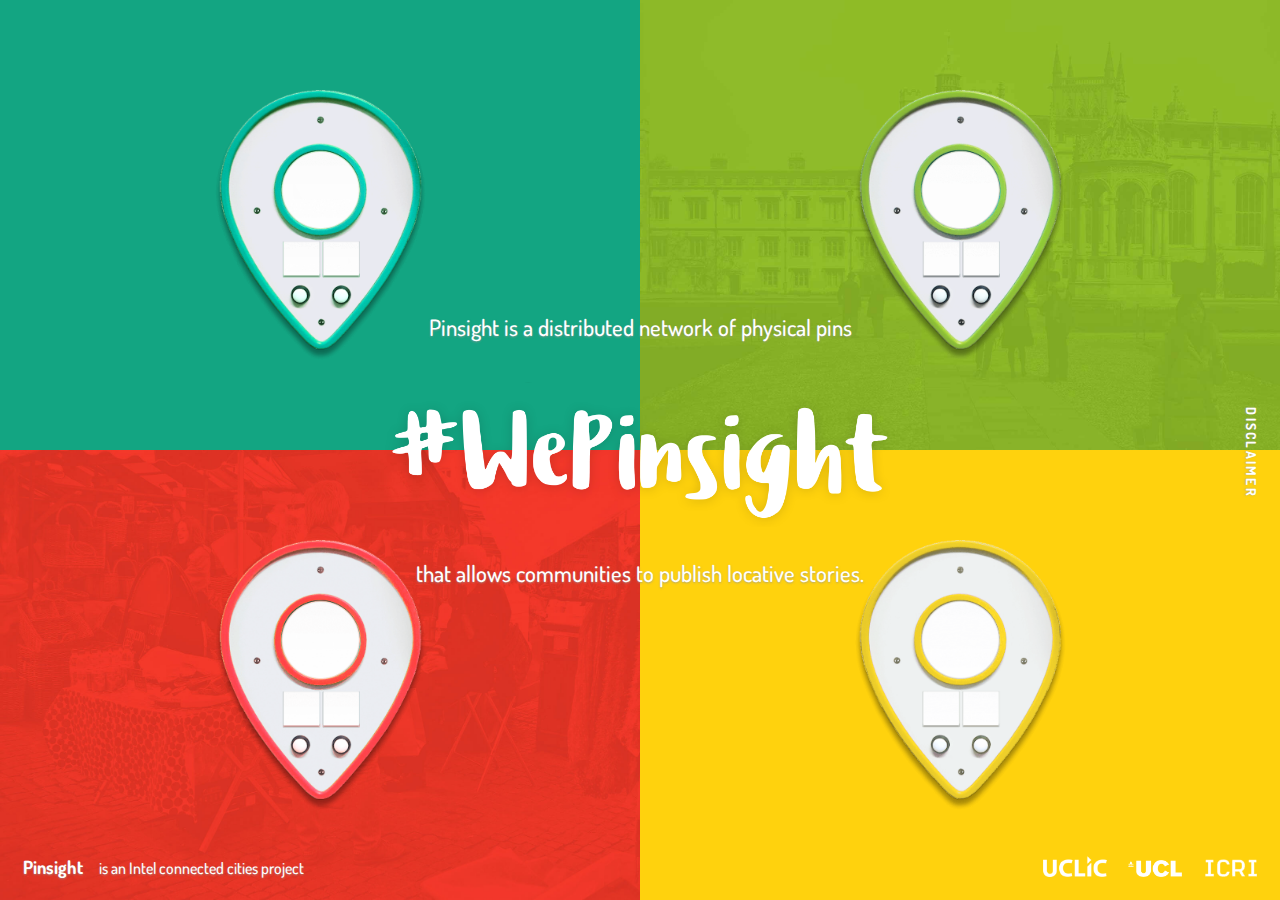
==== pinsight/index.html @ d213ac3c "Added first draft of Pinsight one-page website for Cambridge deployment" ====
<!doctype html>

<html lang="en">
<head>
	<meta charset="utf-8">

	<title>Pinsight #WePinsight</title>
	<meta name="description" content="Pinisght research project at UCL.">
	<meta name="author" content="UCL">

	<link rel="stylesheet" href="assets/css/home.css?v=1.0">

  <!--[if lt IE 9]>
    <script src="https://cdnjs.cloudflare.com/ajax/libs/html5shiv/3.7.3/html5shiv.js"></script>
    <![endif]-->
</head>

<body>

	<div id="wrapper">

		<section id="introduction">
			<span id="top-line">Pinsight is a distributed network of physical pins</span>
			<h1>#WePinsight</h1>
			<span id="bot-line">that allows communities to publish locative stories.</span>
		</section>

		<section id="quadrants">
			<div id="top-left" class="quadrant cyan">
				<span class="pin cyan">pin</span>
			</div>
			<div id="top-right" class="quadrant green image">
				<span class="pin green">pin</span>
			</div>
			<div id="bot-left" class="quadrant red image">
				<span class="pin red">pin</span>
			</div>
			<div id="bot-right" class="quadrant yellow">
				<span class="pin yellow">pin</span>
			</div>
		</section>

		<aside id="description">
			<h2>Pinsight</h2>
			<p>is an Intel connected cities project</p>
		</aside>

		<aside id="partners">
			<a id="logo-uclic" class="logo" href="https://uclic.ucl.ac.uk/">UCLIC</a>
			<a id="logo-ucl" class="logo" href="http://www.ucl.ac.uk/">UCL</a>
			<a id="logo-icri" class="logo" href="http://cities.io/">ICRI</a>
		</aside>

		<aside id="disclaimer">
			<button>Disclaimer</button>
		</aside>

	</div>

	<aside id="disclaimer-content">
		<p class="description">
			Pinsight photos by
		</p>
		<p>
			Ben Bengler
		</p>
		<p class="description">
			Background photos of Cambridge, UK sourced from
		</p>
		<p>
			<a href="https://www.flickr.com/photos/danielenchev/">Daniel Enchev</a>
		</p>
		<p class="description">
			under the Attribution 2.0 Generic (CC BY 2.0) license.
		</p>
		<p class="description">
			Web design and development by
		</p>
		<p>
			<a href="http://katieseaborn.com">Katie Seaborn</a>
		</p>
	</aside>

	<div id="preloader">
		preloading
	</div>

	<script src="assets/js/jquery-3.2.1.min.js"></script>
	<script src="assets/js/jquery.home.js"></script>
</body>
</html>
---- pinsight/assets/css/home.css ----
@import url('https://fonts.googleapis.com/css?family=Dosis:500,700');

html, body {
	background-color: #f3f3f3;
	color: #fff;
	font: 500 17pt/1 'Dosis', sans-serif;
	margin: 0;
	padding: 0;
	text-shadow: 0px 1px 2px rgba(150, 150, 150, 0.7);
	overflow-x: hidden;
	height: 100%;
}

a, a:visited, a:hover, a:active {
	color: #fff;
	outline: none;
	text-decoration: none;
}

section#introduction {
	z-index: 2;
	position: absolute;
	display: flex;
	justify-content: center;
	align-items: center;
	flex-direction: column;
	width: 100%;
	height: 100%;
}

span#top-line,
span#bot-line {
	display: block;
}
span#top-line {
	margin-bottom: 0.7vw;
}

h1 {
	background: url('../images/hashtag.png') no-repeat center;
	background-size: contain;
	display: block;
	overflow: hidden;
	text-indent: -1000px;
	margin: 0.5rem 0;
	padding: 0;
	width: 40vw;
	height: 15vw;
}

aside {
	z-index: 3;
	position: absolute;
}

aside#description {
	bottom: 1rem;
	left: 1rem;
}
aside#description h2 {
	display: inline;
	font-size: 0.8rem;
	margin: 0;
	padding: 0 0.5rem 0 0;
}
aside#description p {
	display: inline;
	font-size: 0.7rem;
	margin: 0;
	padding: 0;
}

aside#disclaimer {
	top: calc(50% - 9.5rem);
	right: -1rem;
}
aside#disclaimer button {
	background: transparent;
	border: none;
	color: #fff;
	cursor: pointer;
	font: 700 0.6rem/1 'Dosis', sans-serif;
	letter-spacing: 0.1rem;
	margin: 0;
	padding: 2rem 0;
	outline: none;
	text-shadow: 0px 1px 2px rgba(150, 150, 150, 0.7);
	text-transform: uppercase;
	width: 10rem;

    -ms-transform: rotate(90deg) translateX(100%) translateY(100%);
    -ms-transform-origin: 100% 100%;
    -webkit-transform: rotate(90deg) translateX(100%) translateY(100%);
    -webkit-transform-origin: 100% 100%;
    transform: rotate(90deg) translateX(100%) translateY(100%);
	transform-origin: 100% 100%;
}

div#wrapper,
aside#disclaimer-content {
	transition: transform 0.3s;
}

div#wrapper {
	display: none;
	overflow-x: hidden;
	width: 100%;
	height: 100%;
}
div#wrapper.pushed {
  transform: translateX(-40%);
}

aside#disclaimer-content {
	top: 0;
	right: 0;
	background: #fafafa url('../images/bg-pin.png');
	background-size: 50%;
	box-shadow: 1rem 0 1rem 0 rgba(0,0,0,0.3) inset;
	transform: translateX(100%);
	display: flex;
	justify-content: center;
	align-items: center;
	flex-direction: column;
	width: 40%;
	height: 100%;
}
aside#disclaimer-content.active {
	transform: translateX(0);
}
aside#disclaimer-content p {
	margin: 1rem 2rem;
	text-align: center;
}
aside#disclaimer-content p.description {
	color: #aaa;
	font-size: 0.7rem;
}

/*aside#title {
	top: 1rem;
	right: 1rem;
}
aside#title h2 {
	font-size: 0.7rem;
	font-weight: 700;
	text-transform: uppercase;
	margin: 0;
	padding: 0;
}

aside#description {
	top: 2rem;
	right: 1rem;
}
aside#description p {
	font-size: 0.7rem;
	margin: 0;

    -ms-transform: rotate(90deg) translateX(100%) translateY(100%);
    -ms-transform-origin: 100% 100%;
    -webkit-transform: rotate(90deg) translateX(100%) translateY(100%);
    -webkit-transform-origin: 100% 100%;
    transform: rotate(90deg) translateX(100%) translateY(100%);
	transform-origin: 100% 100%;
}*/

aside#partners {
	bottom: 1rem;
	right: 1rem;
}

aside#partners a {
	display: block;
	float: left;
	overflow: hidden;
	text-indent: -1000px;
}

a#logo-uclic {
	background: url('../images/logo-uclic.png') no-repeat bottom;
	background-size: contain;
	margin-right: 0.9rem;
	width: 5vw;
	height: 2vw;
}

a#logo-ucl {
	background: url('../images/logo-ucl.png') no-repeat bottom;
	background-size: contain;
	margin-right: 1rem;
	width: 4.25vw;
	height: 2vw;
}

a#logo-icri {
	background: url('../images/logo-icri.png') no-repeat bottom;
	background-size: contain;
	width: 4.1vw;
	height: 2vw;
}

section#quadrants {
	z-index: 1;
	position: relative;
}

section#quadrants div.quadrant {
	display: flex;
	justify-content: center;
	align-items: center;
	float: left;
	width: 50%;
	height: 50vh;
}
section#quadrants div.quadrant.red {
	background-color: #ed2020;
}
section#quadrants div.quadrant.red.image {
	background-image: url('../images/bg-red.jpg');
	background-size: cover;
}
section#quadrants div.quadrant.yellow {
	background-color: #ffd20d;
}
section#quadrants div.quadrant.yellow.image {
	background-image: url('../images/bg-yellow.jpg');
	background-size: cover;
}
section#quadrants div.quadrant.cyan {
	background-color: #13a582;
}
section#quadrants div.quadrant.cyan.image {
	background-image: url('../images/bg-cyan.jpg');
	background-size: cover;
}
section#quadrants div.quadrant.green {
	background-color: #82b620;
}
section#quadrants div.quadrant.green.image {
	background-image: url('../images/bg-green.jpg');
	background-size: cover;
}

section#quadrants div.quadrant span.pin {
	display: block;
	overflow: hidden;
	text-indent: -2000px;
	width: 20vw;
	height: 30vh;
}
section#quadrants div.quadrant span.pin.red {
	background: url('../images/pin-red.png') no-repeat center;
	background-size: contain;
}
section#quadrants div.quadrant span.pin.yellow {
	background: url('../images/pin-yellow.png') no-repeat center;
	background-size: contain;
}
section#quadrants div.quadrant span.pin.cyan {
	background: url('../images/pin-cyan.png') no-repeat center;
	background-size: contain;
}
section#quadrants div.quadrant span.pin.green {
	background: url('../images/pin-green.png') no-repeat center;
	background-size: contain;
}

div#preloader {
	background: url("../images/preloader.gif") no-repeat center center;
	overflow: hidden;
	text-indent: -100000px;
	width: 100%;
	height: 100%;
}
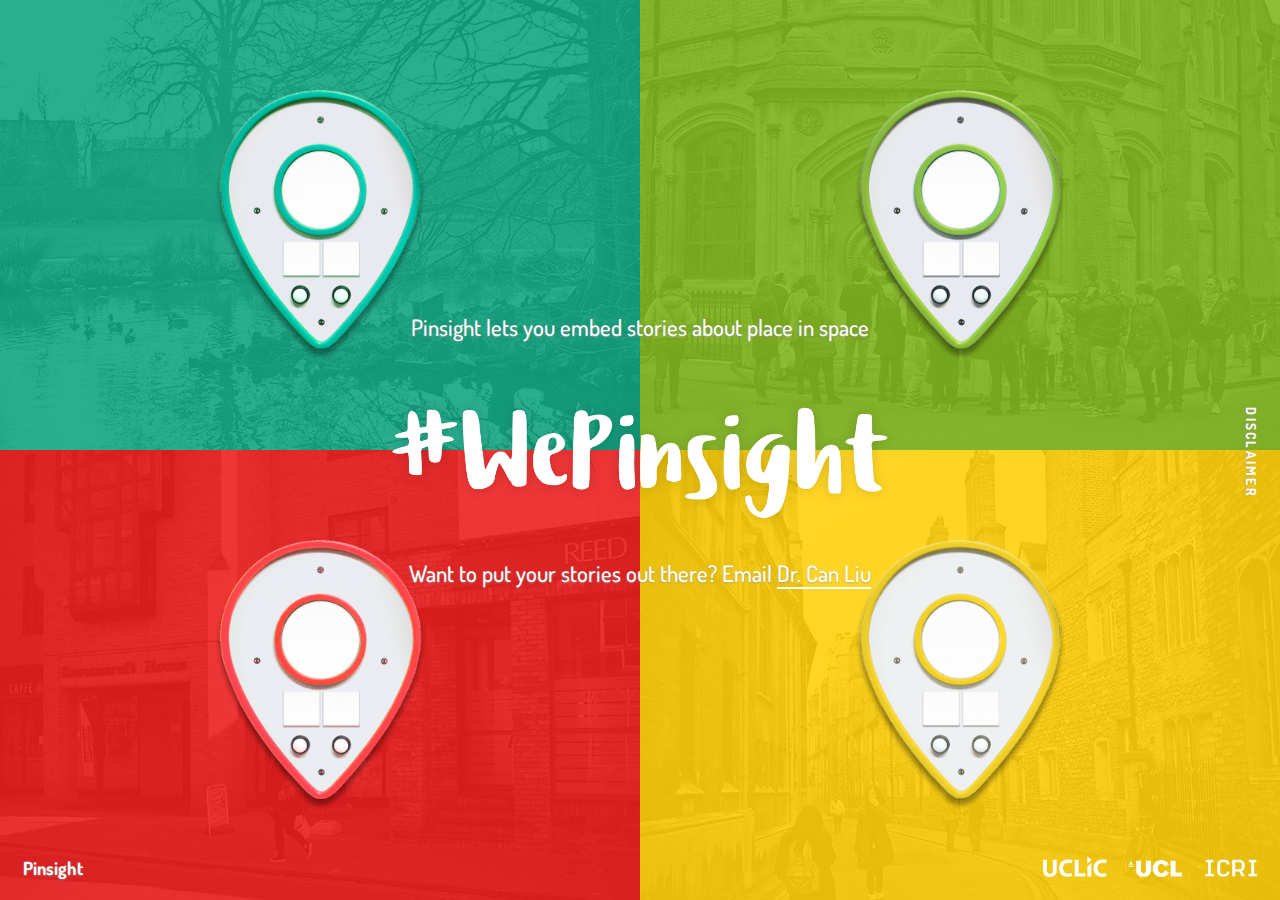
==== commit 0012bdb1: "Final website for Cambridge" ====
--- a/pinsight/index.html
+++ b/pinsight/index.html
@@ -5,7 +5,7 @@
 	<meta charset="utf-8">
 
 	<title>Pinsight #WePinsight</title>
-	<meta name="description" content="Pinisght research project at UCL.">
+	<meta name="description" content="Pinisght is an Intel connected cities research project at UCL.">
 	<meta name="author" content="UCL">
 
 	<link rel="stylesheet" href="assets/css/home.css?v=1.0">
@@ -20,29 +20,37 @@
 	<div id="wrapper">
 
 		<section id="introduction">
-			<span id="top-line">Pinsight is a distributed network of physical pins</span>
+			<span id="top-line">Pinsight lets you embed stories about place in space</span>
 			<h1>#WePinsight</h1>
-			<span id="bot-line">that allows communities to publish locative stories.</span>
+			<span id="bot-line">Want to put your stories out there? Email <a href="mailto:cx.lixu@xucl.acx.uxk" onmouseover="this.href=this.href.replace(/x/g,'');">Dr. Can Liu</a></span>
 		</section>
 
 		<section id="quadrants">
 			<div id="top-left" class="quadrant cyan">
 				<span class="pin cyan">pin</span>
+				<span class="bg bg-1 bg-active"></span>
+				<span class="bg bg-5"></span>
 			</div>
-			<div id="top-right" class="quadrant green image">
+			<div id="top-right" class="quadrant green">
 				<span class="pin green">pin</span>
+				<span class="bg bg-2 bg-active"></span>
+				<span class="bg bg-6"></span>
 			</div>
-			<div id="bot-left" class="quadrant red image">
+			<div id="bot-left" class="quadrant red">
 				<span class="pin red">pin</span>
+				<span class="bg bg-3 bg-active"></span>
+				<span class="bg bg-7"></span>
 			</div>
 			<div id="bot-right" class="quadrant yellow">
 				<span class="pin yellow">pin</span>
+				<span class="bg bg-4 bg-active"></span>
+				<span class="bg bg-8"></span>
 			</div>
 		</section>
 
 		<aside id="description">
 			<h2>Pinsight</h2>
-			<p>is an Intel connected cities project</p>
+			<!-- <p>is an Intel connected cities project</p> -->
 		</aside>
 
 		<aside id="partners">
--- a/pinsight/assets/css/home.css
+++ b/pinsight/assets/css/home.css
@@ -26,6 +26,9 @@
 	flex-direction: column;
 	width: 100%;
 	height: 100%;
+}
+section#introduction a {
+	border-bottom: 2px solid #fff;
 }
 
 span#top-line,
@@ -206,6 +209,7 @@
 }
 
 section#quadrants div.quadrant {
+	position: relative;
 	display: flex;
 	justify-content: center;
 	align-items: center;
@@ -242,7 +246,55 @@
 	background-size: cover;
 }
 
+section#quadrants div.quadrant span.bg {
+	z-index: 1;
+	position: absolute;
+	top: 0;
+	left: 0;
+	display: block;
+	opacity: 0;
+	width: 100%;
+	height: 100%;
+}
+section#quadrants div.quadrant span.bg.bg-active {
+	opacity: 0.1;
+}
+section#quadrants div.quadrant span.bg.bg-1 {
+	background: url('../images/bg-1.jpg') no-repeat center;
+	background-size: cover;
+}
+section#quadrants div.quadrant span.bg.bg-2 {
+	background: url('../images/bg-2.jpg') no-repeat center;
+	background-size: cover;
+}
+section#quadrants div.quadrant span.bg.bg-3 {
+	background: url('../images/bg-3.jpg') no-repeat center;
+	background-size: cover;
+}
+section#quadrants div.quadrant span.bg.bg-4 {
+	background: url('../images/bg-4.jpg') no-repeat center;
+	background-size: cover;
+}
+section#quadrants div.quadrant span.bg.bg-5 {
+	background: url('../images/bg-5.jpg') no-repeat center;
+	background-size: cover;
+}
+section#quadrants div.quadrant span.bg.bg-6 {
+	background: url('../images/bg-6.jpg') no-repeat center;
+	background-size: cover;
+}
+section#quadrants div.quadrant span.bg.bg-7 {
+	background: url('../images/bg-7.jpg') no-repeat center;
+	background-size: cover;
+}
+section#quadrants div.quadrant span.bg.bg-8 {
+	background: url('../images/bg-8.jpg') no-repeat center;
+	background-size: cover;
+}
+
 section#quadrants div.quadrant span.pin {
+	z-index: 2;
+	position: relative;
 	display: block;
 	overflow: hidden;
 	text-indent: -2000px;
